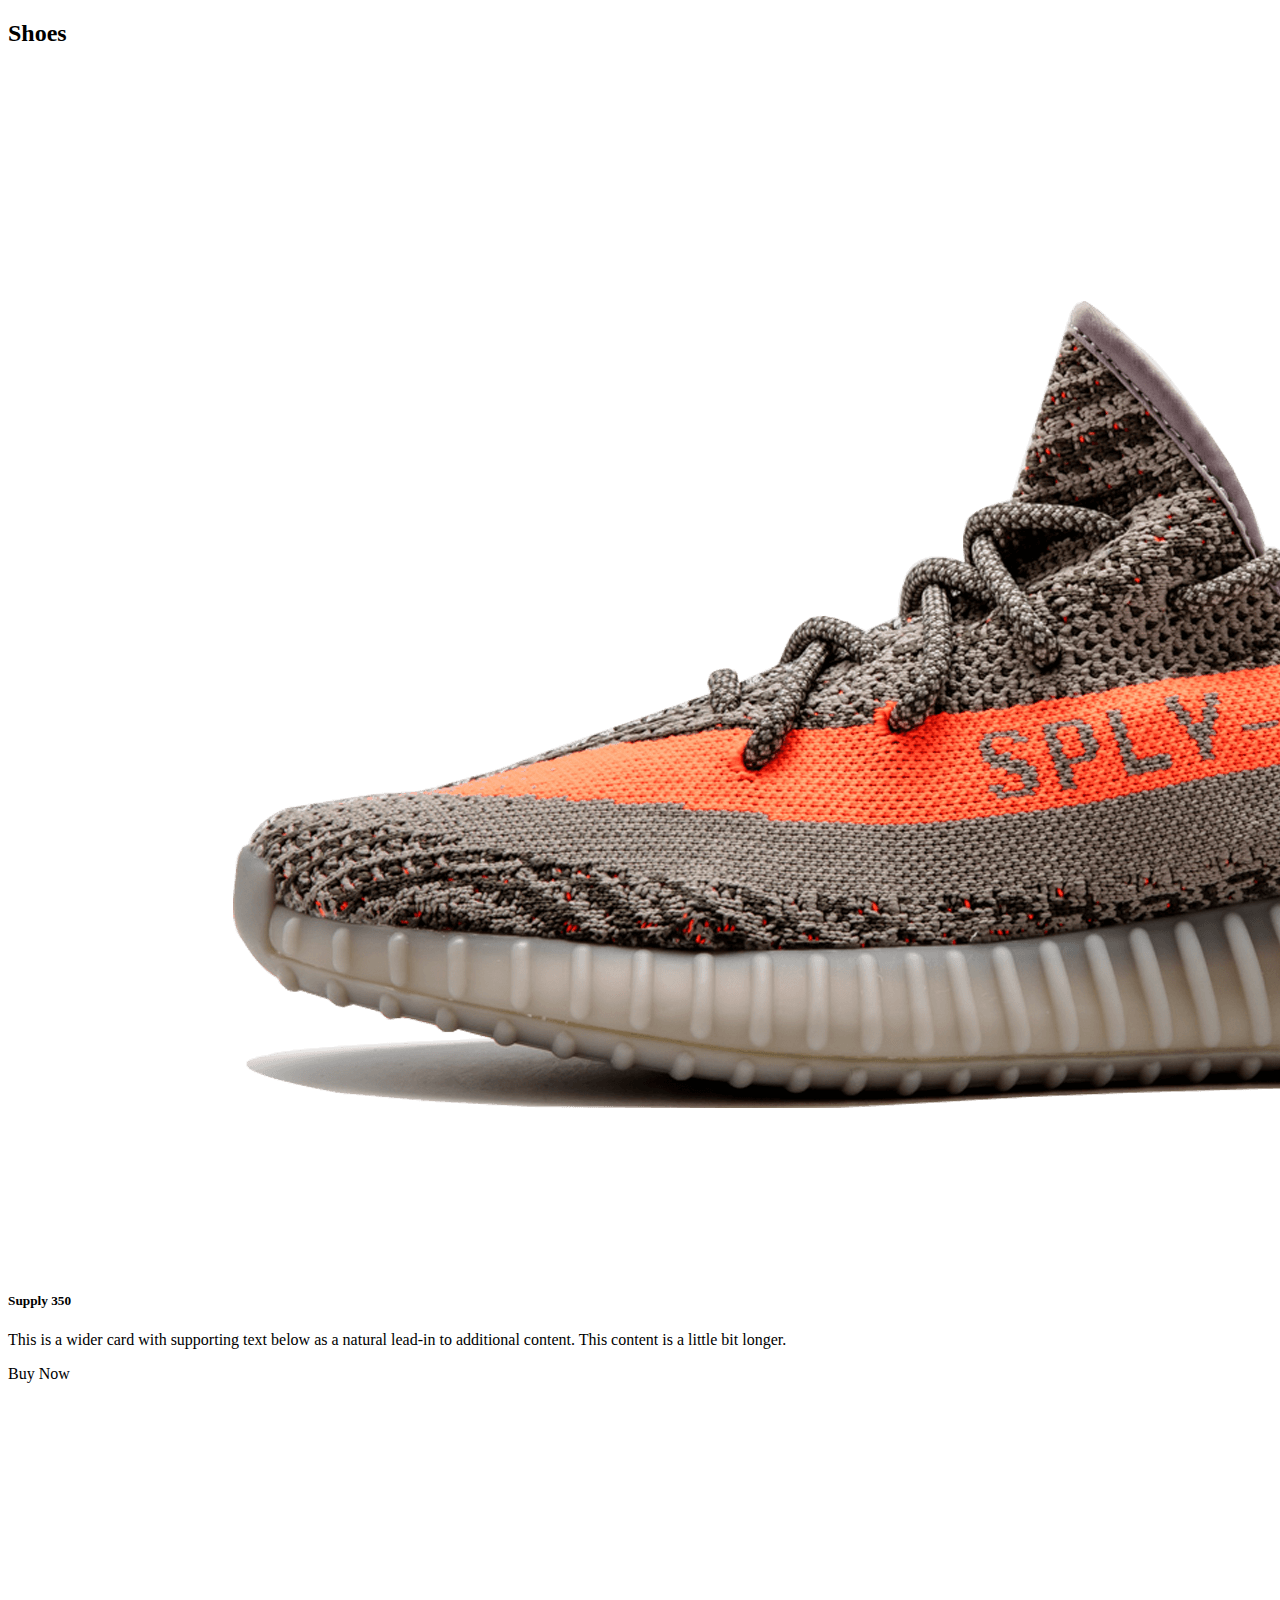
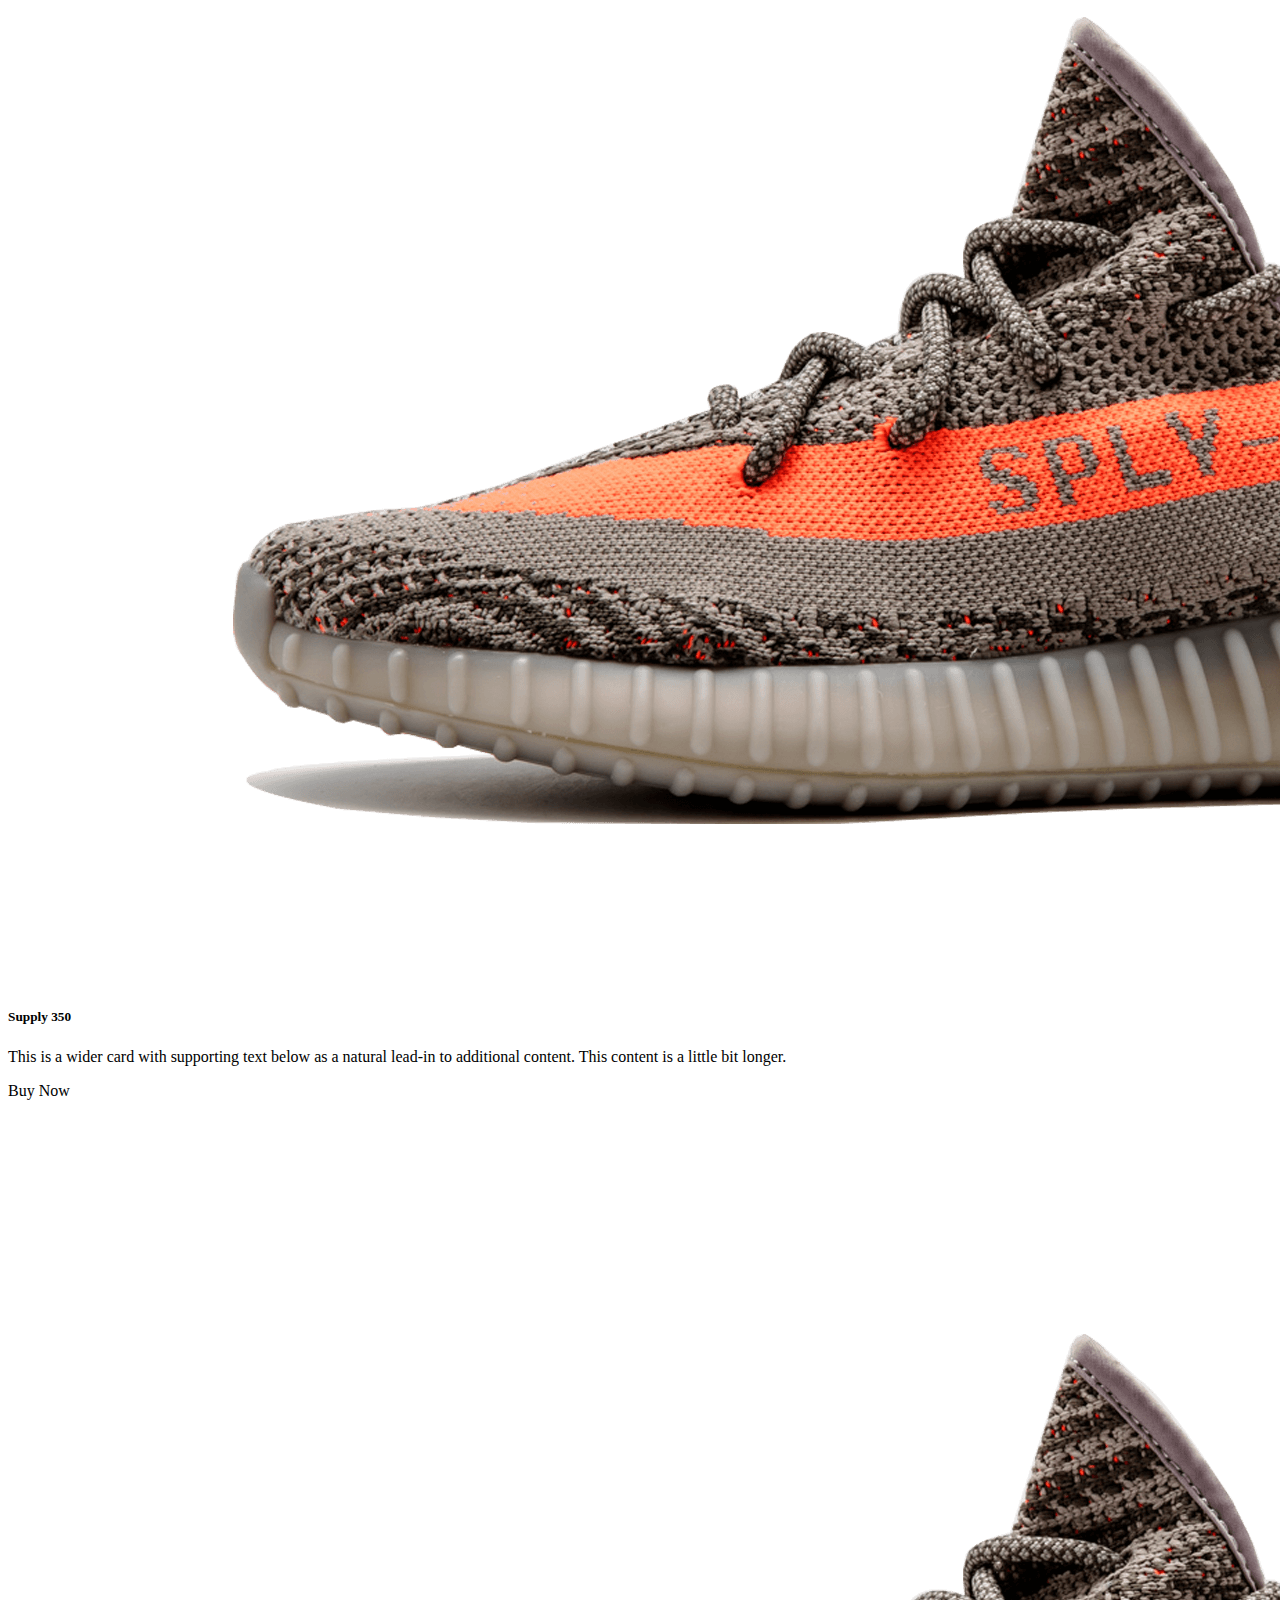
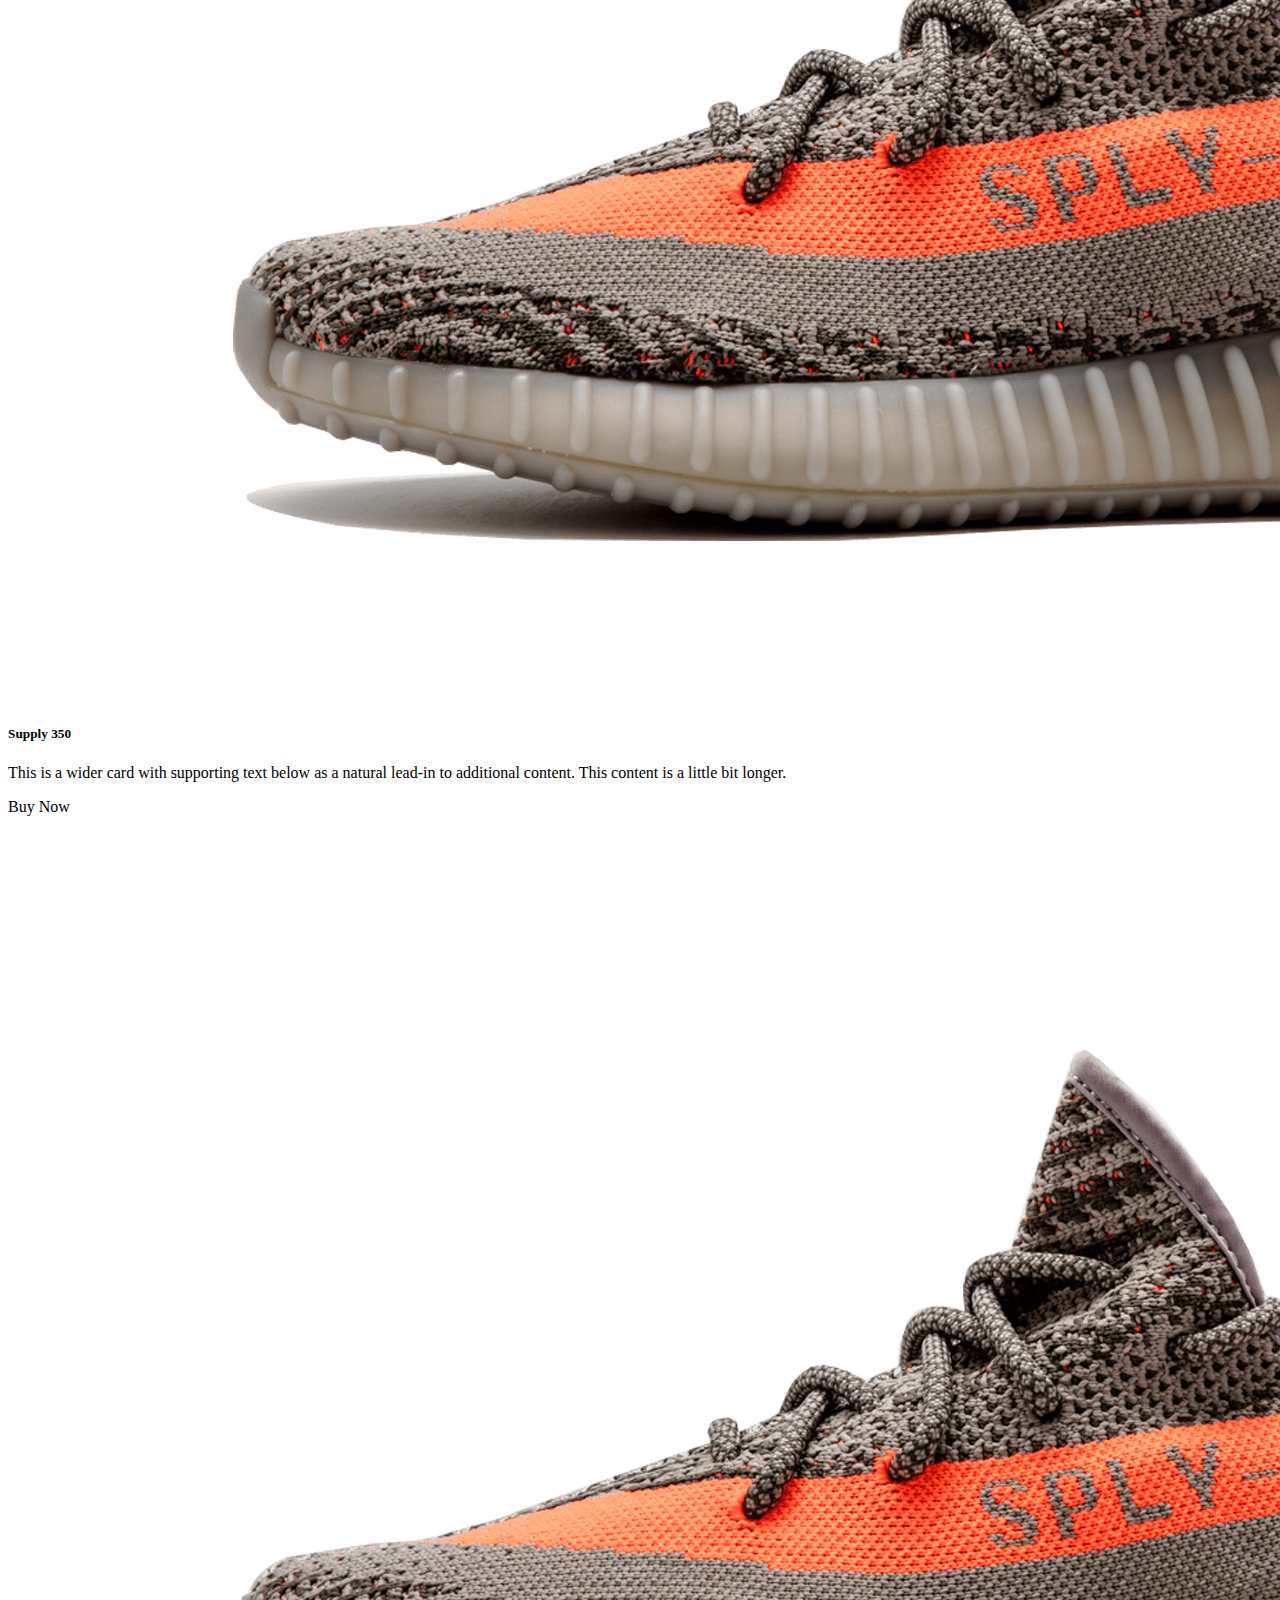
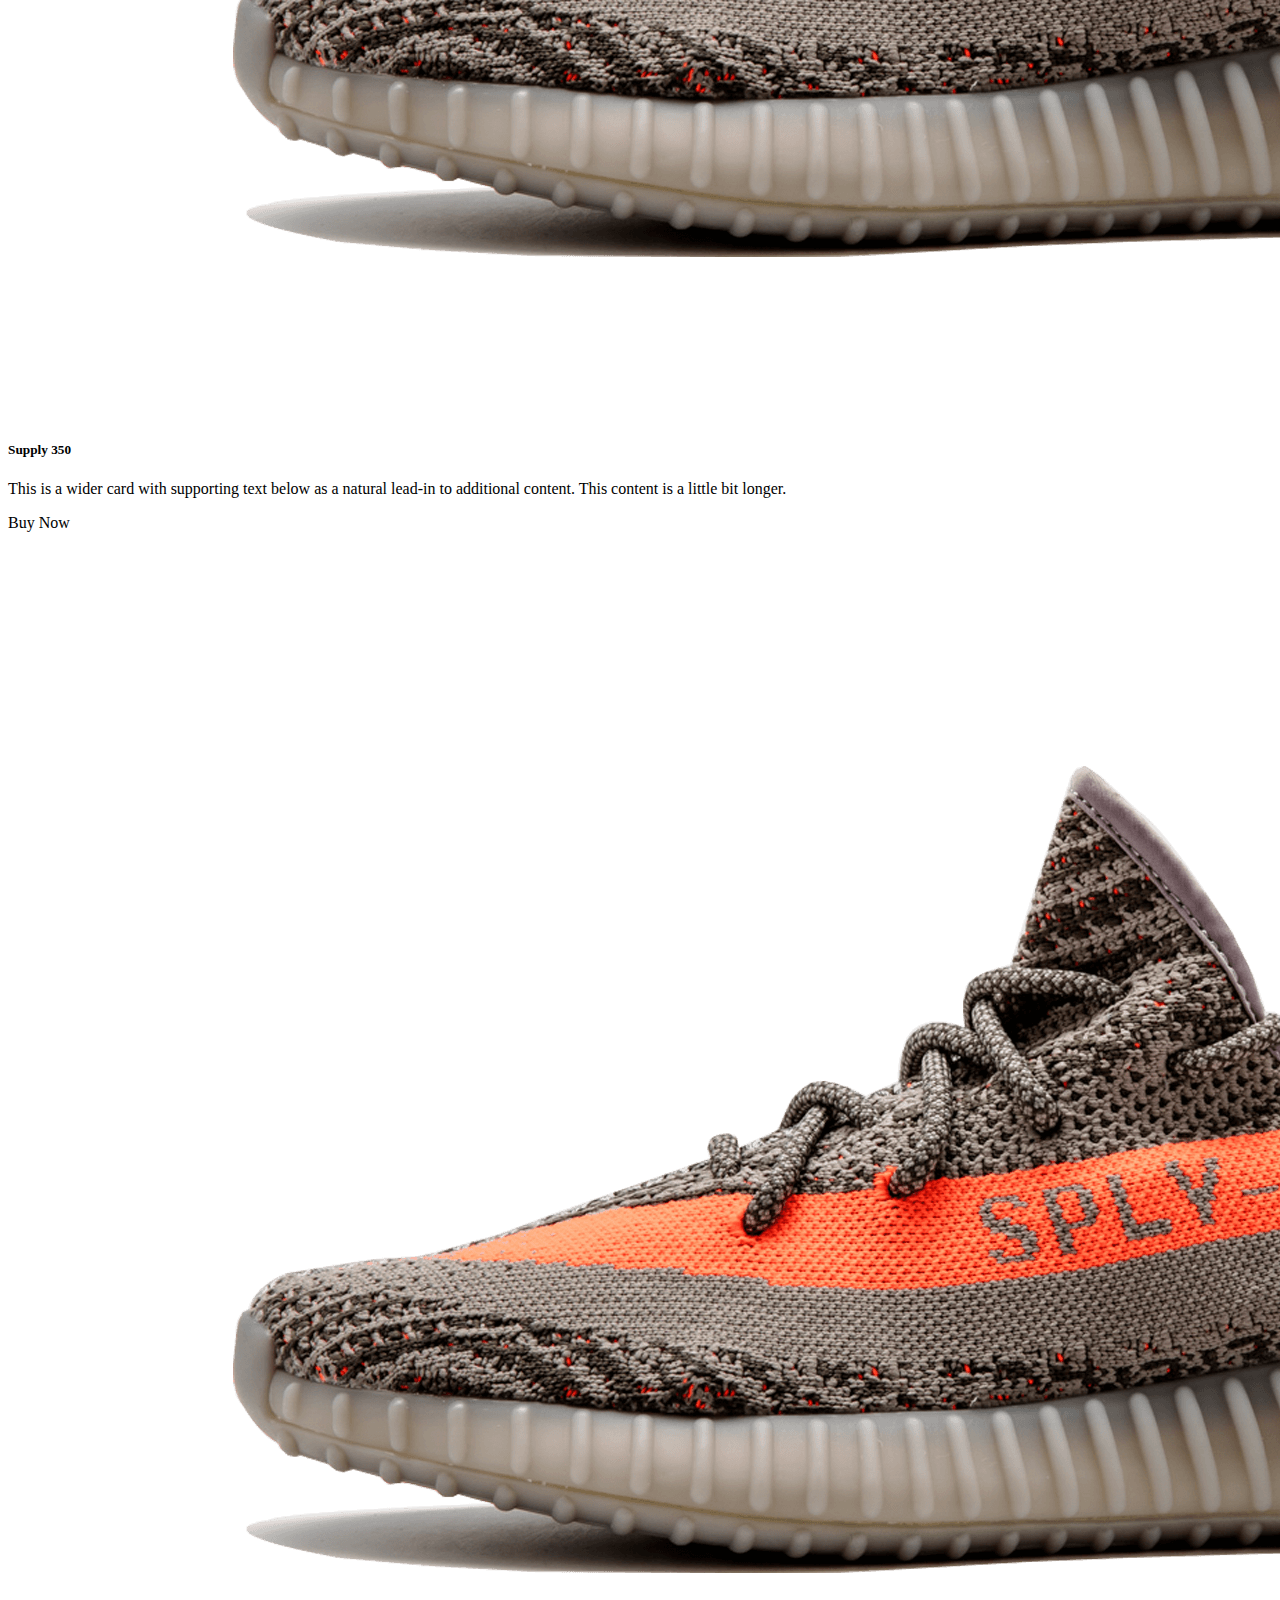
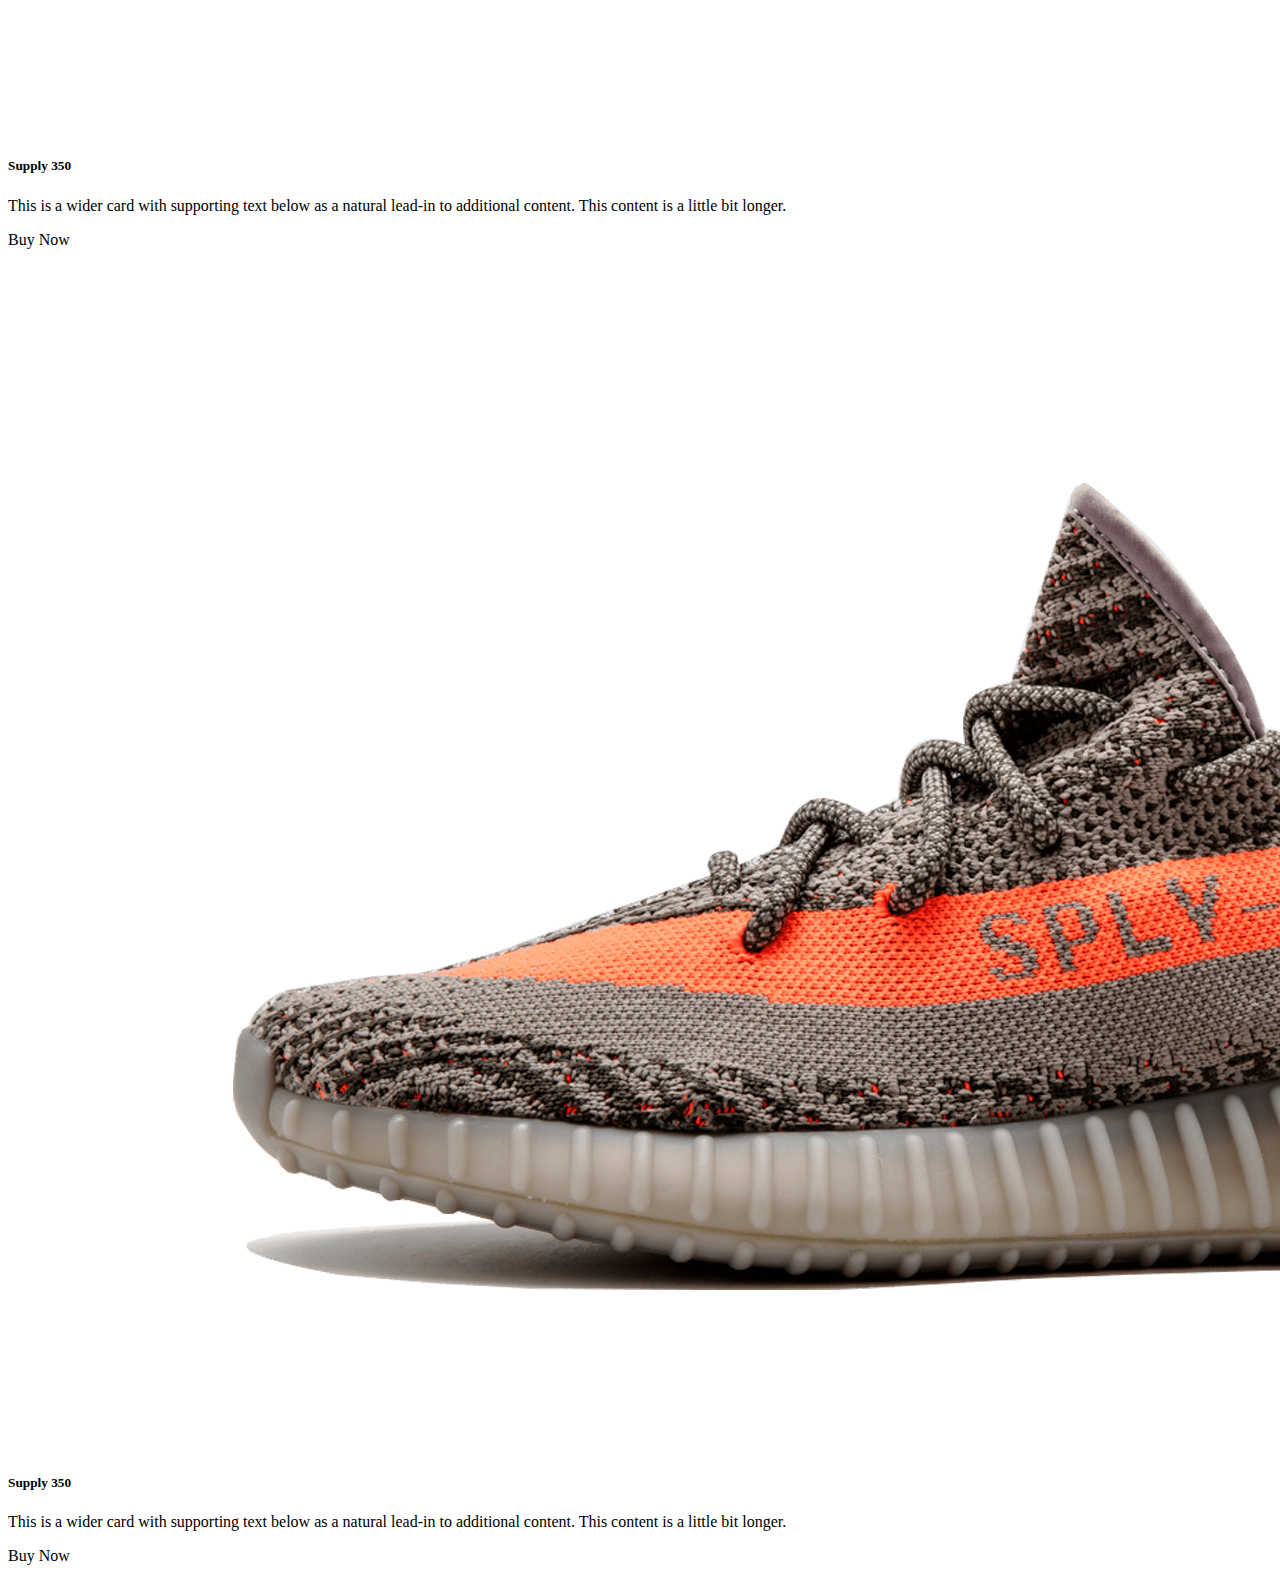
==== card.html @ 5a166e3c "cart-fix" ====
<!DOCTYPE html>
<html lang="en">
<head>
    <meta charset="UTF-8">
    <meta http-equiv="X-UA-Compatible" content="IE=edge">
    <meta name="viewport" content="width=device-width, initial-scale=1.0">
    <title>Document</title>
    <link href="https://cdn.jsdelivr.net/npm/bootstrap@5.2.0/dist/css/bootstrap.min.css" rel="stylesheet"
        integrity="sha384-gH2yIJqKdNHPEq0n4Mqa/HGKIhSkIHeL5AyhkYV8i59U5AR6csBvApHHNl/vI1Bx" crossorigin="anonymous">
    <style>
   @media only screen and (max-width:576px) {
    .x-sm{
        display: grid;
        grid-template-columns: repeat(2,1fr);

    }
            
            
        }

    </style>
</head>
<body>
    <section class="container my-5" id="shoes">
        <h2>Shoes</h2>
        <div class="row row-cols-1 row-cols-md-2 row-cols-lg-3 g-4 x-sm">
            <div class="col-xxl-2 col-xl-3 col-lg-4 col-md-4 col-sm-6">
                <div class="card border border-0 shadow-lg h-100">
                    <img src="images/shoes/shoe-1.png" class="card-img-top" alt="...">
                    <div class="card-body">
                        <h5 class="card-title">Supply 350</h5>
    
                        <p class="card-text">This is a wider card with supporting text below as a natural lead-in to
                            additional content. This content is a little bit longer.</p>
                    </div>
                    <div class="m-3">
                        <div class="btn panda-btn-buy-now">Buy Now</div>
                    </div>
                </div>
            </div>
            <div class="col-xxl-2 col-xl-3 col-lg-4 col-md-4 col-sm-6">
                <div class="card border border-0 shadow-lg h-100">
                    <img src="images/shoes/shoe-1.png" class="card-img-top" alt="...">
                    <div class="card-body">
                        <h5 class="card-title">Supply 350</h5>
    
                        <p class="card-text">This is a wider card with supporting text below as a natural lead-in to
                            additional content. This content is a little bit longer.</p>
                    </div>
                    <div class="m-3">
                        <div class="btn panda-btn-buy-now">Buy Now</div>
                    </div>
                </div>
            </div>
            <div class="col-xxl-2 col-xl-3 col-lg-4 col-md-4 col-sm-6">
                <div class="card border border-0 shadow-lg h-100">
                    <img src="images/shoes/shoe-1.png" class="card-img-top" alt="...">
                    <div class="card-body">
                        <h5 class="card-title">Supply 350</h5>
    
                        <p class="card-text">This is a wider card with supporting text below as a natural lead-in to
                            additional content. This content is a little bit longer.</p>
                    </div>
                    <div class="m-3">
                        <div class="btn panda-btn-buy-now">Buy Now</div>
                    </div>
                </div>
            </div>
            <div class="col-xxl-2 col-xl-3 col-lg-4 col-md-4 col-sm-6">
                <div class="card border border-0 shadow-lg h-100">
                    <img src="images/shoes/shoe-1.png" class="card-img-top" alt="...">
                    <div class="card-body">
                        <h5 class="card-title">Supply 350</h5>
    
                        <p class="card-text">This is a wider card with supporting text below as a natural lead-in to
                            additional content. This content is a little bit longer.</p>
                    </div>
                    <div class="m-3">
                        <div class="btn panda-btn-buy-now">Buy Now</div>
                    </div>
                </div>
            </div>
            <div class="col-xxl-2 col-xl-3 col-lg-4 col-md-4 col-sm-6">
                <div class="card border border-0 shadow-lg h-100">
                    <img src="images/shoes/shoe-1.png" class="card-img-top" alt="...">
                    <div class="card-body">
                        <h5 class="card-title">Supply 350</h5>
    
                        <p class="card-text">This is a wider card with supporting text below as a natural lead-in to
                            additional content. This content is a little bit longer.</p>
                    </div>
                    <div class="m-3">
                        <div class="btn panda-btn-buy-now">Buy Now</div>
                    </div>
                </div>
            </div>
            <div class="col-xxl-2 col-xl-3 col-lg-4 col-md-4 col-sm-6">
                <div class="card border border-0 shadow-lg h-100">
                    <img src="images/shoes/shoe-1.png" class="card-img-top" alt="...">
                    <div class="card-body">
                        <h5 class="card-title">Supply 350</h5>
    
                        <p class="card-text">This is a wider card with supporting text below as a natural lead-in to
                            additional content. This content is a little bit longer.</p>
                    </div>
                    <div class="m-3">
                        <div class="btn panda-btn-buy-now">Buy Now</div>
                    </div>
                </div>
            </div>
          
        </div>
    </section>
    <!-- shoes section end -->
</body>
</html>
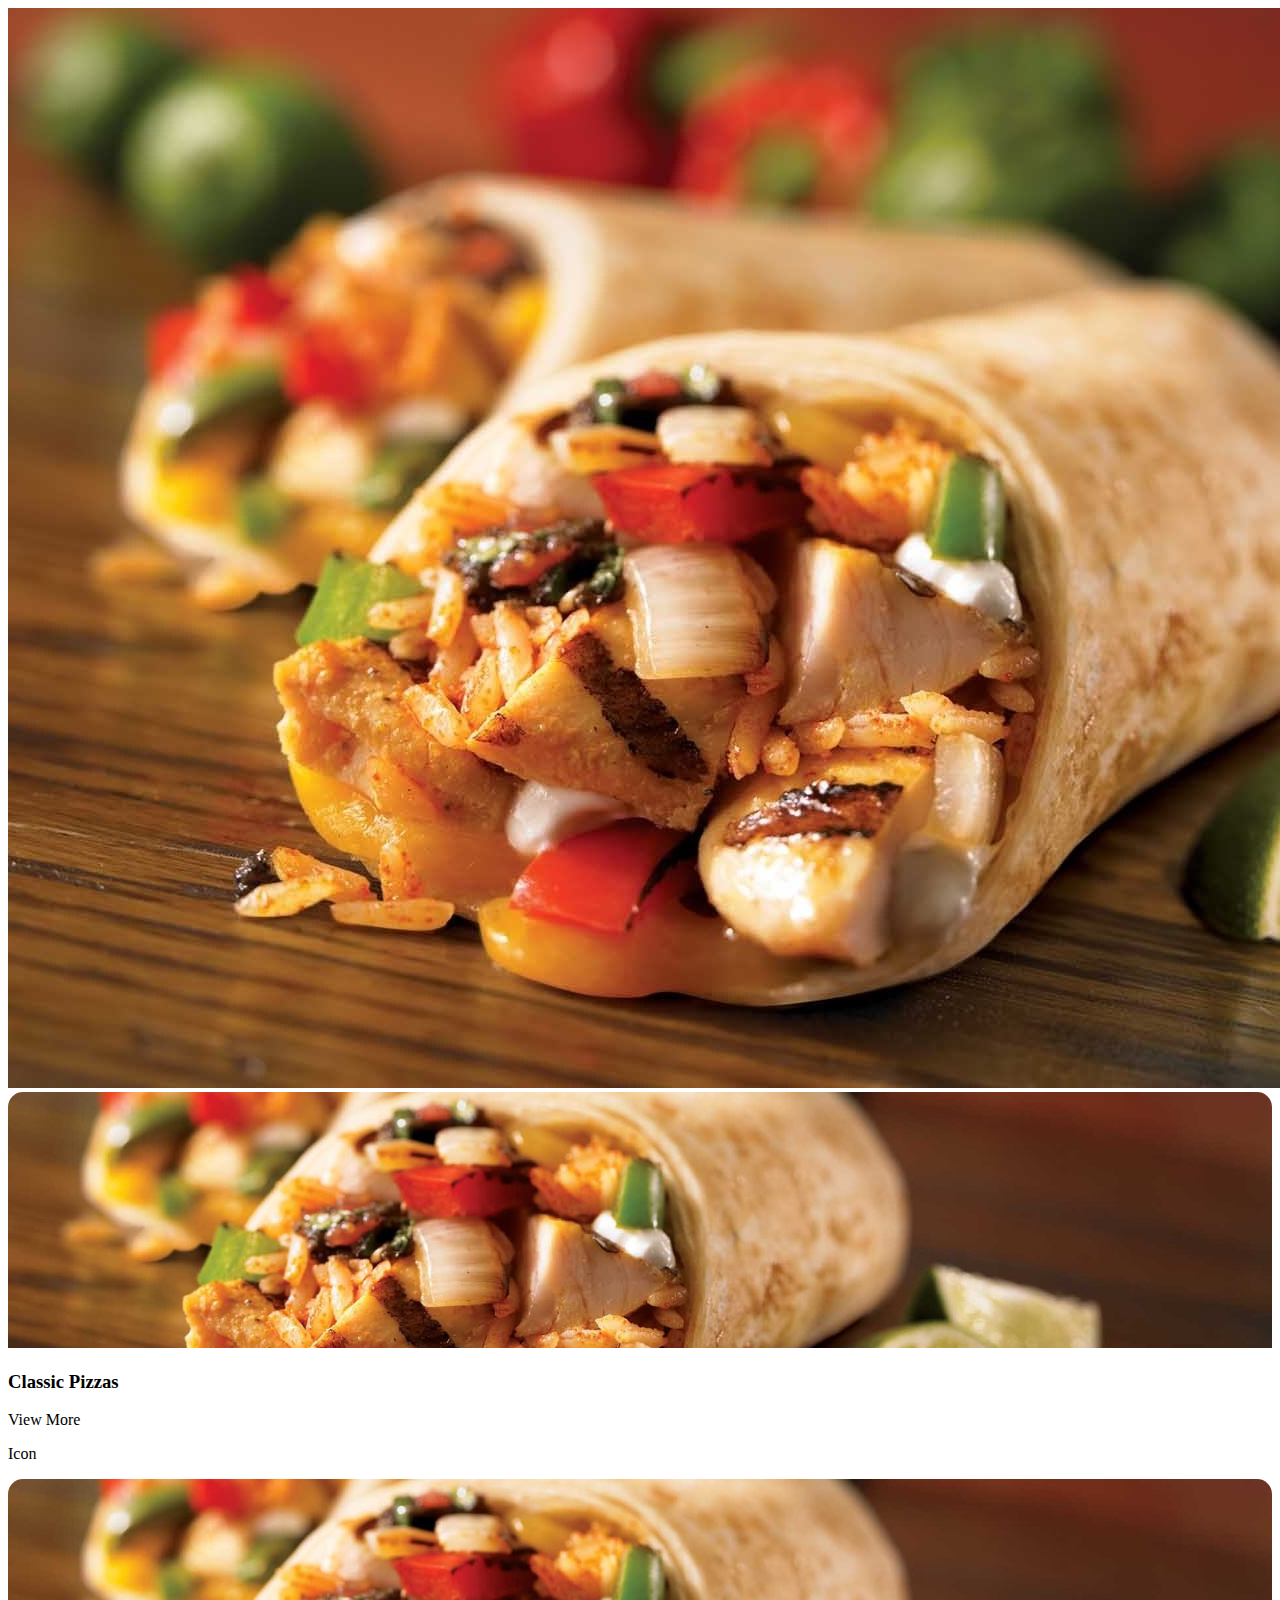
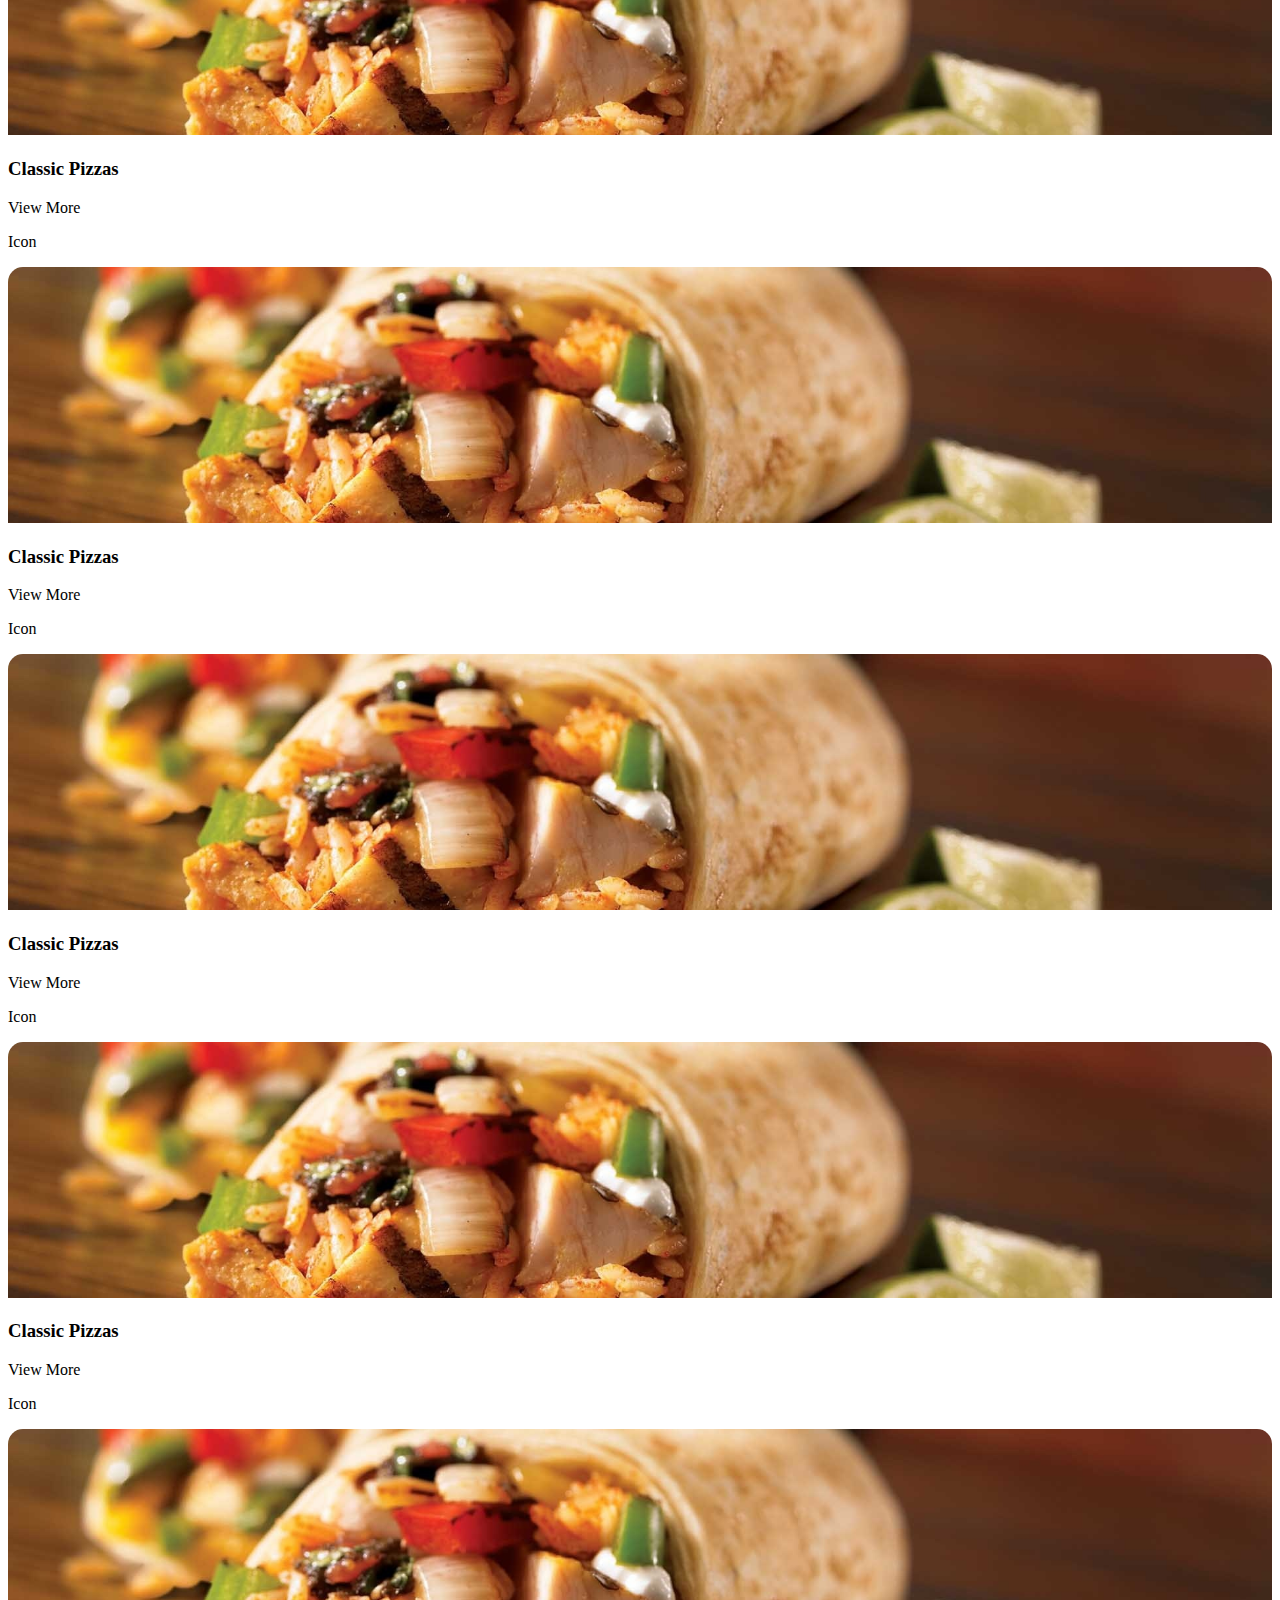
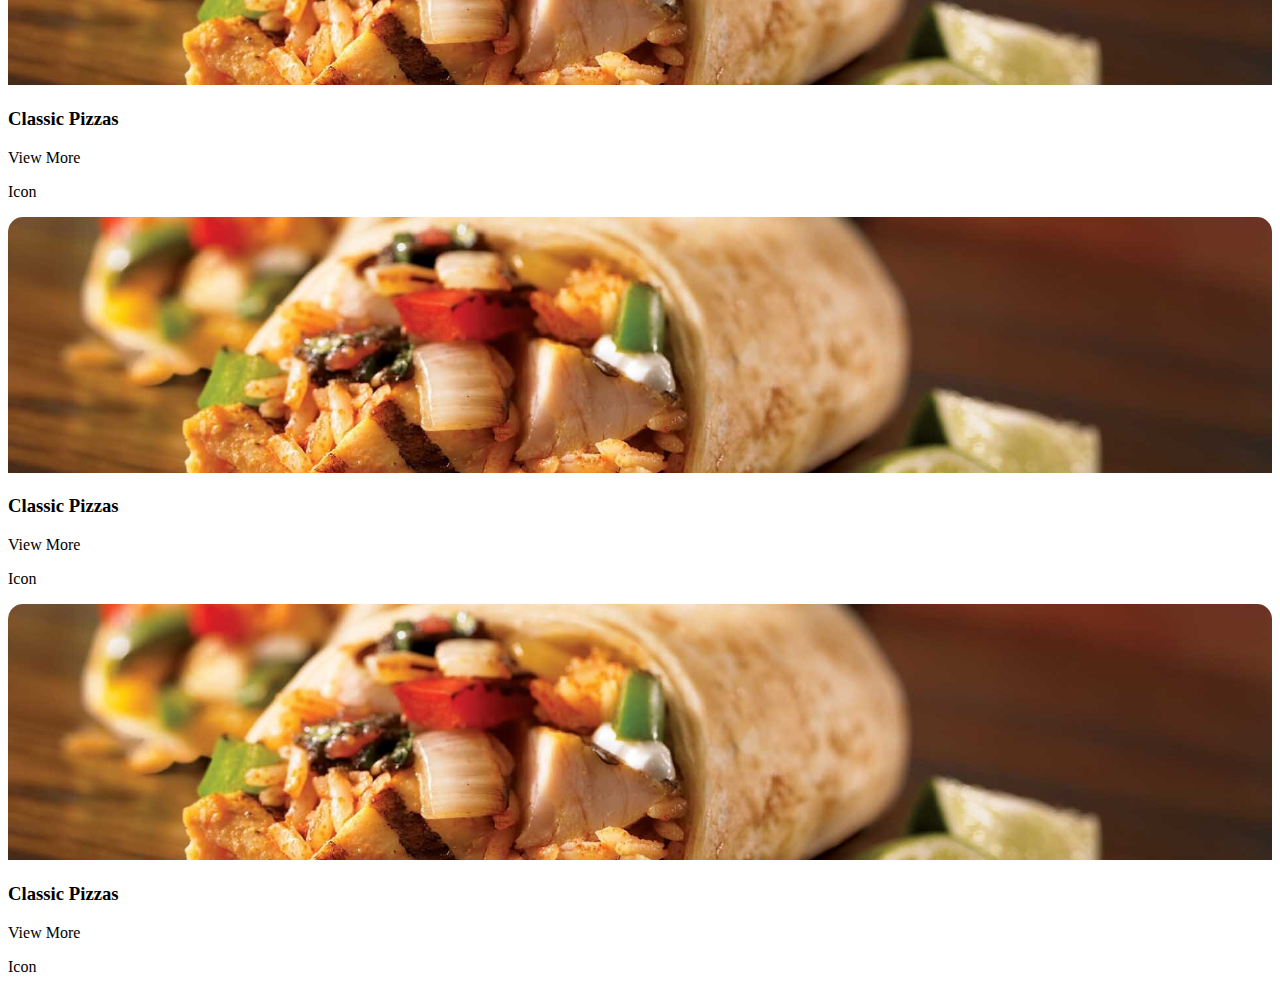
==== commit 9e4f4153: "img responsive" ====
--- a/card.html
+++ b/card.html
@@ -12,103 +12,119 @@
     .x-sm{
         display: grid;
         grid-template-columns: repeat(2,1fr);
+        margin: 0 5px;
+
+    }     
+            
+        }
+        .cart-rounded{
+        border-radius: 20px !important;
+    }
+    .cart-rounded img{
+        border-top-left-radius: 15px;
+        border-top-right-radius: 15px;
+        width: 100%;
+        height: 20vw;
+        object-fit: cover;
 
     }
-            
-            
-        }
+
+
+  
+
 
     </style>
 </head>
 <body>
-    <section class="container my-5" id="shoes">
-        <h2>Shoes</h2>
+
+<div class="container">
+    <img class="img-fluid" src="images/food.jpg" alt="">
+</div>
+
+
+
+    <section class="container my-5">
         <div class="row row-cols-1 row-cols-md-2 row-cols-lg-3 g-4 x-sm">
             <div class="col-xxl-2 col-xl-3 col-lg-4 col-md-4 col-sm-6">
-                <div class="card border border-0 shadow-lg h-100">
-                    <img src="images/shoes/shoe-1.png" class="card-img-top" alt="...">
-                    <div class="card-body">
-                        <h5 class="card-title">Supply 350</h5>
-    
-                        <p class="card-text">This is a wider card with supporting text below as a natural lead-in to
-                            additional content. This content is a little bit longer.</p>
-                    </div>
-                    <div class="m-3">
-                        <div class="btn panda-btn-buy-now">Buy Now</div>
+                <div class="card border cart-rounded border-0 shadow-lg h-100">
+                    <img src="images/food.jpg" class="card-img-top" alt="...">
+                    <h3>Classic Pizzas</h3>
+                    <div class="d-flex justify-content-end pt-5 pe-3">
+                        <p class="me-4">View More</p>
+                         <p>Icon</p>
                     </div>
                 </div>
             </div>
             <div class="col-xxl-2 col-xl-3 col-lg-4 col-md-4 col-sm-6">
-                <div class="card border border-0 shadow-lg h-100">
-                    <img src="images/shoes/shoe-1.png" class="card-img-top" alt="...">
-                    <div class="card-body">
-                        <h5 class="card-title">Supply 350</h5>
-    
-                        <p class="card-text">This is a wider card with supporting text below as a natural lead-in to
-                            additional content. This content is a little bit longer.</p>
-                    </div>
-                    <div class="m-3">
-                        <div class="btn panda-btn-buy-now">Buy Now</div>
+                <div class="card border cart-rounded border-0 shadow-lg h-100">
+                    <img src="images/food.jpg" class="card-img-top" alt="...">
+                    <h3>Classic Pizzas</h3>
+                    <div class="d-flex justify-content-end pt-5 pe-3">
+                        <p class="me-4">View More</p>
+                         <p>Icon</p>
                     </div>
                 </div>
             </div>
             <div class="col-xxl-2 col-xl-3 col-lg-4 col-md-4 col-sm-6">
-                <div class="card border border-0 shadow-lg h-100">
-                    <img src="images/shoes/shoe-1.png" class="card-img-top" alt="...">
-                    <div class="card-body">
-                        <h5 class="card-title">Supply 350</h5>
-    
-                        <p class="card-text">This is a wider card with supporting text below as a natural lead-in to
-                            additional content. This content is a little bit longer.</p>
-                    </div>
-                    <div class="m-3">
-                        <div class="btn panda-btn-buy-now">Buy Now</div>
+                <div class="card border cart-rounded border-0 shadow-lg h-100">
+                    <img src="images/food.jpg" class="card-img-top" alt="...">
+                    <h3>Classic Pizzas</h3>
+                    <div class="d-flex justify-content-end pt-5 pe-3">
+                        <p class="me-4">View More</p>
+                         <p>Icon</p>
                     </div>
                 </div>
             </div>
             <div class="col-xxl-2 col-xl-3 col-lg-4 col-md-4 col-sm-6">
-                <div class="card border border-0 shadow-lg h-100">
-                    <img src="images/shoes/shoe-1.png" class="card-img-top" alt="...">
-                    <div class="card-body">
-                        <h5 class="card-title">Supply 350</h5>
-    
-                        <p class="card-text">This is a wider card with supporting text below as a natural lead-in to
-                            additional content. This content is a little bit longer.</p>
-                    </div>
-                    <div class="m-3">
-                        <div class="btn panda-btn-buy-now">Buy Now</div>
+                <div class="card border cart-rounded border-0 shadow-lg h-100">
+                    <img src="images/food.jpg" class="card-img-top" alt="...">
+                    <h3>Classic Pizzas</h3>
+                    <div class="d-flex justify-content-end pt-5 pe-3">
+                        <p class="me-4">View More</p>
+                         <p>Icon</p>
                     </div>
                 </div>
             </div>
             <div class="col-xxl-2 col-xl-3 col-lg-4 col-md-4 col-sm-6">
-                <div class="card border border-0 shadow-lg h-100">
-                    <img src="images/shoes/shoe-1.png" class="card-img-top" alt="...">
-                    <div class="card-body">
-                        <h5 class="card-title">Supply 350</h5>
-    
-                        <p class="card-text">This is a wider card with supporting text below as a natural lead-in to
-                            additional content. This content is a little bit longer.</p>
-                    </div>
-                    <div class="m-3">
-                        <div class="btn panda-btn-buy-now">Buy Now</div>
+                <div class="card border cart-rounded border-0 shadow-lg h-100">
+                    <img src="images/food.jpg" class="card-img-top" alt="...">
+                    <h3>Classic Pizzas</h3>
+                    <div class="d-flex justify-content-end pt-5 pe-3">
+                        <p class="me-4">View More</p>
+                         <p>Icon</p>
                     </div>
                 </div>
             </div>
             <div class="col-xxl-2 col-xl-3 col-lg-4 col-md-4 col-sm-6">
-                <div class="card border border-0 shadow-lg h-100">
-                    <img src="images/shoes/shoe-1.png" class="card-img-top" alt="...">
-                    <div class="card-body">
-                        <h5 class="card-title">Supply 350</h5>
-    
-                        <p class="card-text">This is a wider card with supporting text below as a natural lead-in to
-                            additional content. This content is a little bit longer.</p>
-                    </div>
-                    <div class="m-3">
-                        <div class="btn panda-btn-buy-now">Buy Now</div>
+                <div class="card border cart-rounded border-0 shadow-lg h-100">
+                    <img src="images/food.jpg" class="card-img-top" alt="...">
+                    <h3>Classic Pizzas</h3>
+                    <div class="d-flex justify-content-end pt-5 pe-3">
+                        <p class="me-4">View More</p>
+                         <p>Icon</p>
                     </div>
                 </div>
             </div>
-          
+            <div class="col-xxl-2 col-xl-3 col-lg-4 col-md-4 col-sm-6">
+                <div class="card border cart-rounded border-0 shadow-lg h-100">
+                    <img src="images/food.jpg" class="card-img-top" alt="...">
+                    <h3>Classic Pizzas</h3>
+                    <div class="d-flex justify-content-end pt-5 pe-3">
+                        <p class="me-4">View More</p>
+                         <p>Icon</p>
+                    </div>
+                </div>
+            </div>
+            <div class="col-xxl-2 col-xl-3 col-lg-4 col-md-4 col-sm-6">
+                <div class="card border cart-rounded border-0 shadow-lg h-100">
+                    <img src="images/food.jpg" class="card-img-top" alt="...">
+                    <h3>Classic Pizzas</h3>
+                    <div class="d-flex justify-content-end pt-5 pe-3">
+                        <p class="me-4">View More</p>
+                         <p>Icon</p>
+                    </div>
+                </div>
+            </div>
         </div>
     </section>
     <!-- shoes section end -->
